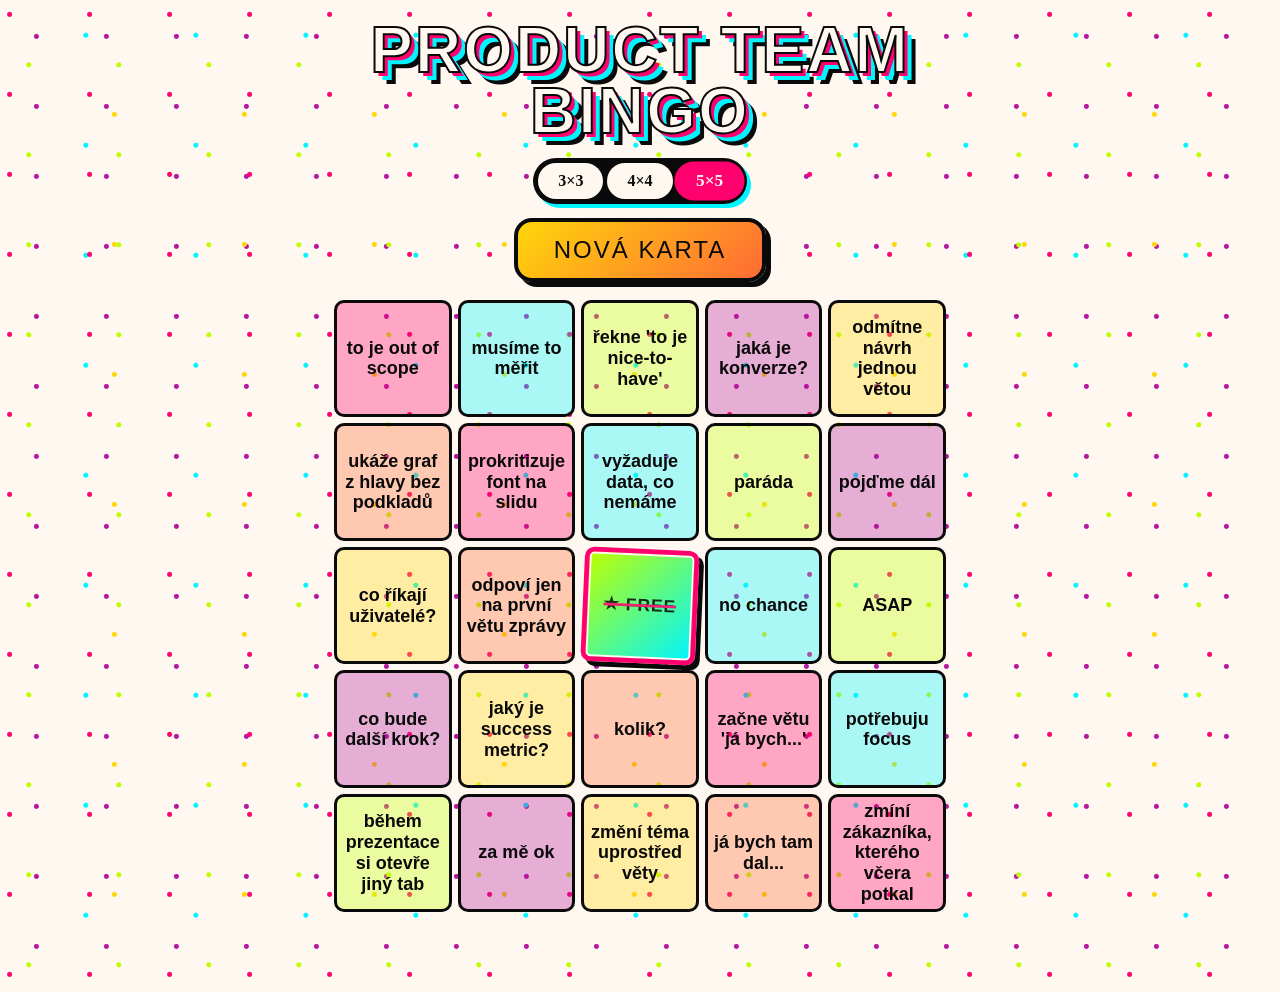
==== index.html @ 97921711 "Initial commit — Product Team Bingo" ====
<!DOCTYPE html>
<html lang="cs">
<head>
  <meta charset="UTF-8">
  <meta name="viewport" content="width=device-width, initial-scale=1, viewport-fit=cover">
  <meta name="theme-color" content="#FF006E">
  <title>Product Team Bingo</title>
  <link rel="stylesheet" href="styles.css">
</head>
<body>
  <header class="header">
    <h1 class="title">Product&nbsp;Team<br>Bingo</h1>
  </header>

  <main class="main">
    <div class="controls">
      <div class="size-selector" role="radiogroup" aria-label="Velikost karty">
        <button class="size-btn" data-size="3" type="button" role="radio" aria-checked="false">3×3</button>
        <button class="size-btn" data-size="4" type="button" role="radio" aria-checked="false">4×4</button>
        <button class="size-btn active" data-size="5" type="button" role="radio" aria-checked="true">5×5</button>
      </div>
      <button id="new-card" class="new-card-btn" type="button">Nová karta</button>
    </div>

    <div id="grid" class="grid grid-5" role="grid" aria-label="Bingo karta"></div>
  </main>

  <div id="celebration" class="celebration hidden" aria-live="polite" aria-hidden="true">
    <div class="celebration-text" aria-label="Bingo!">BINGO!</div>
    <div id="confetti" class="confetti" aria-hidden="true"></div>
  </div>

  <script src="phrases.js"></script>
  <script src="app.js"></script>
</body>
</html>
---- styles.css ----
:root {
  --pink: #FF006E;
  --cyan: #00F5FF;
  --lime: #BFFF00;
  --purple: #B5179E;
  --yellow: #FFD60A;
  --tangerine: #FF6B35;
  --black: #0A0A0A;
  --paper: #FFF8F0;
}

* { box-sizing: border-box; margin: 0; padding: 0; }

html, body {
  background: var(--paper);
  color: var(--black);
  font-family: 'Trebuchet MS', sans-serif;
  min-height: 100vh;
  background-image:
    radial-gradient(circle at 12% 18%, var(--pink) 2px, transparent 3px),
    radial-gradient(circle at 78% 32%, var(--cyan) 2px, transparent 3px),
    radial-gradient(circle at 32% 72%, var(--lime) 2px, transparent 3px),
    radial-gradient(circle at 88% 88%, var(--yellow) 2px, transparent 3px),
    radial-gradient(circle at 52% 52%, var(--purple) 2px, transparent 3px);
  background-size: 80px 80px, 110px 110px, 90px 90px, 130px 130px, 70px 70px;
}

.header {
  text-align: center;
  padding: 20px 8px 8px;
}

.title {
  font-family: 'Impact', 'Arial Black', sans-serif;
  font-size: clamp(36px, 11vw, 64px);
  letter-spacing: 2px;
  color: var(--paper);
  -webkit-text-stroke: 2px var(--black);
  text-shadow:
    4px 4px 0 var(--pink),
    8px 8px 0 var(--cyan),
    12px 12px 0 var(--black);
  display: inline-block;
  line-height: 0.95;
  text-transform: uppercase;
  animation: wobble 3.5s ease-in-out infinite;
  transform-origin: center;
}

@keyframes wobble {
  0%, 100% { transform: rotate(-2.5deg); }
  50% { transform: rotate(2.5deg); }
}

.main {
  max-width: 640px;
  margin: 0 auto;
  padding: 8px 14px 80px;
}

.controls {
  display: flex;
  flex-direction: column;
  align-items: center;
  gap: 14px;
  margin-bottom: 18px;
}

.size-selector {
  display: flex;
  gap: 4px;
  padding: 5px;
  background: var(--black);
  border-radius: 999px;
  box-shadow: 4px 4px 0 var(--cyan);
}

.size-btn {
  font-family: 'Comic Sans MS', cursive;
  font-size: 16px;
  font-weight: bold;
  padding: 9px 20px;
  border: none;
  border-radius: 999px;
  background: var(--paper);
  color: var(--black);
  cursor: pointer;
  transition: transform 0.15s ease, background 0.15s ease, color 0.15s ease;
}

.size-btn:hover { transform: scale(1.04); }

.size-btn.active {
  background: var(--pink);
  color: var(--paper);
  transform: scale(1.08);
}

.new-card-btn {
  font-family: 'Impact', 'Arial Black', sans-serif;
  font-size: 24px;
  letter-spacing: 2px;
  padding: 14px 36px;
  border: 4px solid var(--black);
  border-radius: 18px;
  background: linear-gradient(135deg, var(--yellow) 0%, var(--tangerine) 100%);
  color: var(--black);
  cursor: pointer;
  box-shadow: 5px 5px 0 var(--black);
  transition: transform 0.12s ease, box-shadow 0.12s ease;
  text-transform: uppercase;
}

.new-card-btn:hover {
  transform: translate(-2px, -2px);
  box-shadow: 7px 7px 0 var(--black);
}

.new-card-btn:active {
  transform: translate(3px, 3px);
  box-shadow: 2px 2px 0 var(--black);
}

.grid {
  display: grid;
  gap: 8px;
  width: 100%;
}

.grid-3 { grid-template-columns: repeat(3, 1fr); }
.grid-4 { grid-template-columns: repeat(4, 1fr); }
.grid-5 { grid-template-columns: repeat(5, 1fr); gap: 6px; }

.cell {
  aspect-ratio: 1 / 1;
  display: flex;
  align-items: center;
  justify-content: center;
  padding: 6px;
  border: 3px solid var(--black);
  border-radius: 10px;
  background: var(--cell-tint, var(--paper));
  cursor: pointer;
  font-family: 'Trebuchet MS', sans-serif;
  font-weight: 700;
  text-align: center;
  position: relative;
  transition: transform 0.15s ease;
  overflow: hidden;
  word-break: break-word;
  hyphens: auto;
  color: var(--black);
}

.cell:hover { transform: scale(1.04); }
.cell:focus-visible { outline: 4px solid var(--purple); outline-offset: 2px; }

.cell-text {
  display: block;
  width: 100%;
  line-height: 1.15;
  font-size: 14px;
  position: relative;
  z-index: 1;
}

.cell.marked {
  transform: rotate(var(--cell-rotate, -2deg)) scale(0.97);
  border-color: var(--pink);
  border-width: 5px;
  box-shadow: inset 0 0 0 2px var(--paper), 5px 5px 0 var(--black);
  animation: stamp 0.35s cubic-bezier(.34,1.56,.64,1);
}

.cell.marked .cell-text {
  text-decoration: line-through;
  text-decoration-thickness: 3px;
  text-decoration-color: var(--pink);
  opacity: 0.85;
}

.cell.marked::after {
  content: '✓';
  position: absolute;
  top: 50%;
  left: 50%;
  transform: translate(-50%, -50%) rotate(-12deg);
  font-family: 'Impact', sans-serif;
  font-size: 96px;
  color: var(--pink);
  -webkit-text-stroke: 4px var(--black);
  opacity: 0.55;
  pointer-events: none;
  z-index: 0;
  line-height: 1;
}

@keyframes stamp {
  0% { transform: rotate(0) scale(1.15); }
  60% { transform: rotate(var(--cell-rotate, -2deg)) scale(0.92); }
  100% { transform: rotate(var(--cell-rotate, -2deg)) scale(0.97); }
}

.cell.free {
  background: linear-gradient(135deg, var(--lime), var(--cyan));
  font-family: 'Impact', sans-serif;
  cursor: default;
}

.cell.free .cell-text {
  font-size: 18px !important;
  letter-spacing: 1px;
}

.cell.free::after { display: none; }

.celebration {
  position: fixed;
  inset: 0;
  display: flex;
  align-items: center;
  justify-content: center;
  background: rgba(0, 0, 0, 0.55);
  z-index: 9999;
  cursor: pointer;
}

.celebration.hidden { display: none; }

.celebration-text {
  font-family: 'Impact', 'Arial Black', sans-serif;
  font-size: clamp(64px, 22vw, 160px);
  color: var(--yellow);
  -webkit-text-stroke: 5px var(--black);
  text-shadow: 6px 6px 0 var(--pink), 12px 12px 0 var(--cyan);
  animation: bounce 0.55s ease infinite alternate;
  z-index: 1;
  letter-spacing: 6px;
  text-transform: uppercase;
  pointer-events: none;
}

@keyframes bounce {
  from { transform: scale(1) rotate(-4deg); }
  to { transform: scale(1.12) rotate(4deg); }
}

.confetti {
  position: absolute;
  inset: 0;
  pointer-events: none;
  overflow: hidden;
}

.confetti-piece {
  position: absolute;
  top: -30px;
  width: 14px;
  height: 14px;
  animation-name: fall;
  animation-timing-function: linear;
  animation-fill-mode: forwards;
}

.confetti-piece.circle { border-radius: 50%; }
.confetti-piece.triangle { clip-path: polygon(50% 0%, 0% 100%, 100% 100%); }
.confetti-piece.star {
  clip-path: polygon(50% 0%, 61% 35%, 98% 35%, 68% 57%, 79% 91%, 50% 70%, 21% 91%, 32% 57%, 2% 35%, 39% 35%);
}

@keyframes fall {
  0%   { transform: translateY(-30px) rotate(0deg); opacity: 1; }
  100% { transform: translateY(110vh) rotate(var(--rotate, 720deg)); opacity: 0.9; }
}

@media (prefers-reduced-motion: reduce) {
  .title, .cell.marked, .celebration-text, .confetti-piece { animation: none !important; }
  .cell { transition: none; }
  .confetti { display: none; }
}

@media (max-width: 380px) {
  .main { padding: 8px 10px 80px; }
  .grid { gap: 5px; }
  .grid-5 { gap: 4px; }
  .cell { border-width: 2px; padding: 3px; border-radius: 8px; }
  .cell.marked { border-width: 3px; }
  .cell.marked::after { font-size: 64px; }
  .new-card-btn { font-size: 20px; padding: 12px 28px; }
}
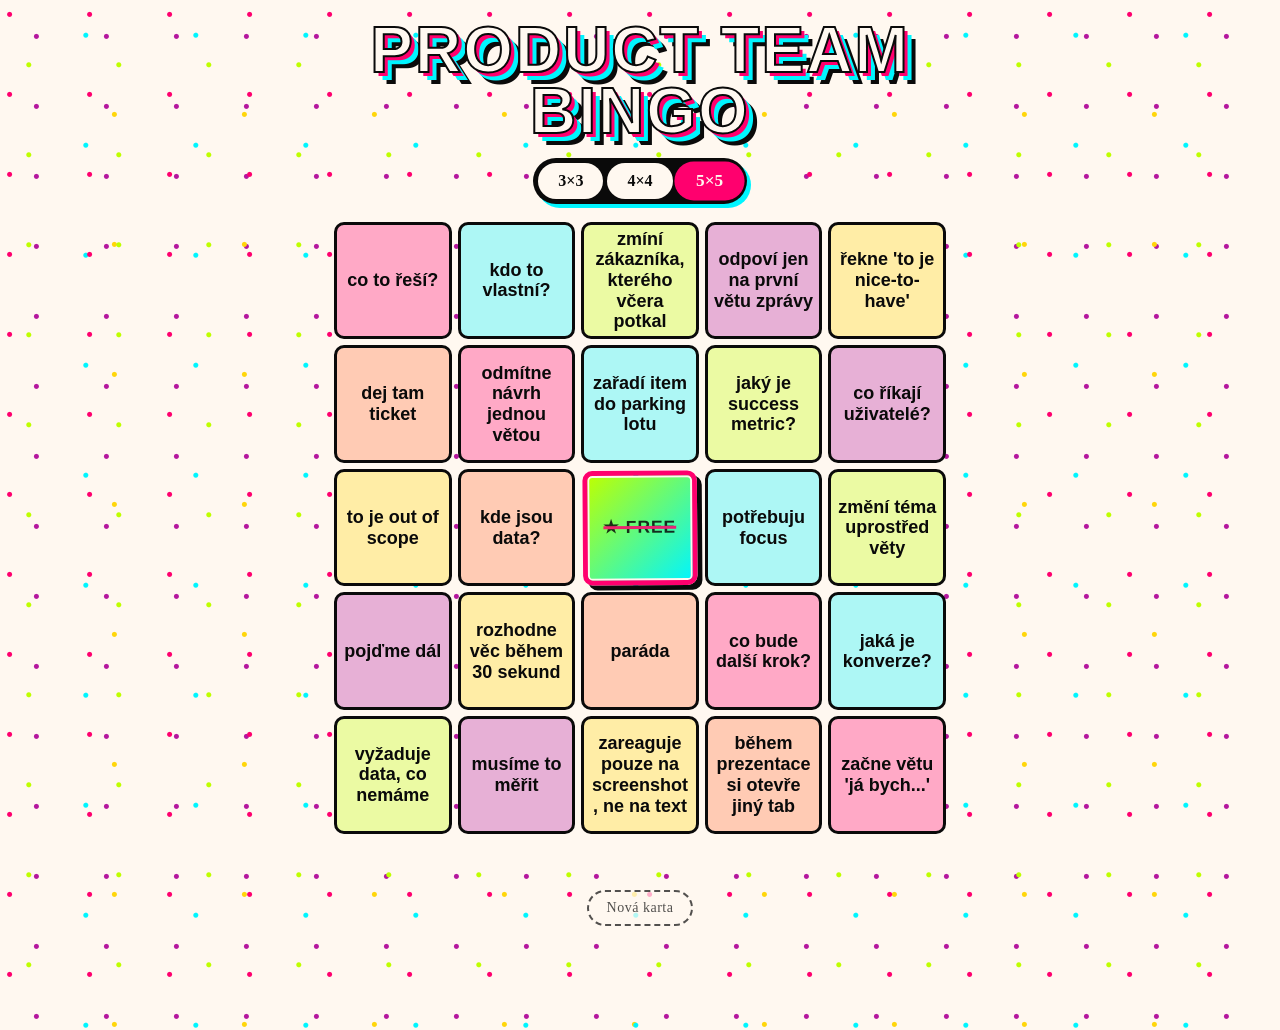
==== commit c2f95315: "Improve readability, move new-card button, animate background - Cells now opaque (color-mix on paper" ====
--- a/index.html
+++ b/index.html
@@ -19,10 +19,13 @@
         <button class="size-btn" data-size="4" type="button" role="radio" aria-checked="false">4×4</button>
         <button class="size-btn active" data-size="5" type="button" role="radio" aria-checked="true">5×5</button>
       </div>
-      <button id="new-card" class="new-card-btn" type="button">Nová karta</button>
     </div>
 
     <div id="grid" class="grid grid-5" role="grid" aria-label="Bingo karta"></div>
+
+    <footer class="footer">
+      <button id="new-card" class="new-card-btn" type="button">Nová karta</button>
+    </footer>
   </main>
 
   <div id="celebration" class="celebration hidden" aria-live="polite" aria-hidden="true">
--- a/styles.css
+++ b/styles.css
@@ -16,6 +16,10 @@
   color: var(--black);
   font-family: 'Trebuchet MS', sans-serif;
   min-height: 100vh;
+  overflow-x: hidden;
+}
+
+body {
   background-image:
     radial-gradient(circle at 12% 18%, var(--pink) 2px, transparent 3px),
     radial-gradient(circle at 78% 32%, var(--cyan) 2px, transparent 3px),
@@ -23,6 +27,57 @@
     radial-gradient(circle at 88% 88%, var(--yellow) 2px, transparent 3px),
     radial-gradient(circle at 52% 52%, var(--purple) 2px, transparent 3px);
   background-size: 80px 80px, 110px 110px, 90px 90px, 130px 130px, 70px 70px;
+  animation: drift 40s linear infinite;
+  position: relative;
+}
+
+body::before,
+body::after {
+  content: '';
+  position: fixed;
+  pointer-events: none;
+  z-index: -1;
+  border-radius: 50%;
+  filter: blur(60px);
+  opacity: 0.45;
+  mix-blend-mode: multiply;
+}
+
+body::before {
+  width: 50vmin;
+  height: 50vmin;
+  background: radial-gradient(circle, var(--pink), transparent 70%);
+  top: -10vmin;
+  left: -10vmin;
+  animation: float-a 18s ease-in-out infinite;
+}
+
+body::after {
+  width: 60vmin;
+  height: 60vmin;
+  background: radial-gradient(circle, var(--cyan), transparent 70%);
+  bottom: -15vmin;
+  right: -15vmin;
+  animation: float-b 22s ease-in-out infinite;
+}
+
+main.main { position: relative; z-index: 1; }
+
+@keyframes drift {
+  0%   { background-position: 0 0, 0 0, 0 0, 0 0, 0 0; }
+  100% { background-position: 80px 40px, -110px 55px, 90px -45px, -130px -65px, 70px 35px; }
+}
+
+@keyframes float-a {
+  0%, 100% { transform: translate(0, 0) scale(1); }
+  33%      { transform: translate(40vw, 30vh) scale(1.3); }
+  66%      { transform: translate(60vw, 70vh) scale(0.8); }
+}
+
+@keyframes float-b {
+  0%, 100% { transform: translate(0, 0) scale(1); }
+  33%      { transform: translate(-50vw, -40vh) scale(0.7); }
+  66%      { transform: translate(-30vw, -70vh) scale(1.4); }
 }
 
 .header {
@@ -66,6 +121,13 @@
   margin-bottom: 18px;
 }
 
+.footer {
+  display: flex;
+  justify-content: center;
+  margin-top: 56px;
+  padding-bottom: 24px;
+}
+
 .size-selector {
   display: flex;
   gap: 4px;
@@ -97,28 +159,26 @@
 }
 
 .new-card-btn {
-  font-family: 'Impact', 'Arial Black', sans-serif;
-  font-size: 24px;
-  letter-spacing: 2px;
-  padding: 14px 36px;
-  border: 4px solid var(--black);
-  border-radius: 18px;
-  background: linear-gradient(135deg, var(--yellow) 0%, var(--tangerine) 100%);
+  font-family: 'Comic Sans MS', cursive;
+  font-size: 14px;
+  letter-spacing: 0.5px;
+  padding: 8px 18px;
+  border: 2px dashed var(--black);
+  border-radius: 999px;
+  background: var(--paper);
   color: var(--black);
   cursor: pointer;
-  box-shadow: 5px 5px 0 var(--black);
-  transition: transform 0.12s ease, box-shadow 0.12s ease;
-  text-transform: uppercase;
+  opacity: 0.7;
+  transition: opacity 0.15s ease, transform 0.12s ease;
 }
 
 .new-card-btn:hover {
-  transform: translate(-2px, -2px);
-  box-shadow: 7px 7px 0 var(--black);
+  opacity: 1;
+  transform: scale(1.05);
 }
 
 .new-card-btn:active {
-  transform: translate(3px, 3px);
-  box-shadow: 2px 2px 0 var(--black);
+  transform: scale(0.96);
 }
 
 .grid {
@@ -139,7 +199,8 @@
   padding: 6px;
   border: 3px solid var(--black);
   border-radius: 10px;
-  background: var(--cell-tint, var(--paper));
+  background: var(--paper);
+  background: color-mix(in srgb, var(--cell-tint, var(--paper)) 32%, var(--paper));
   cursor: pointer;
   font-family: 'Trebuchet MS', sans-serif;
   font-weight: 700;
@@ -274,6 +335,7 @@
 }
 
 @media (prefers-reduced-motion: reduce) {
+  body, body::before, body::after,
   .title, .cell.marked, .celebration-text, .confetti-piece { animation: none !important; }
   .cell { transition: none; }
   .confetti { display: none; }
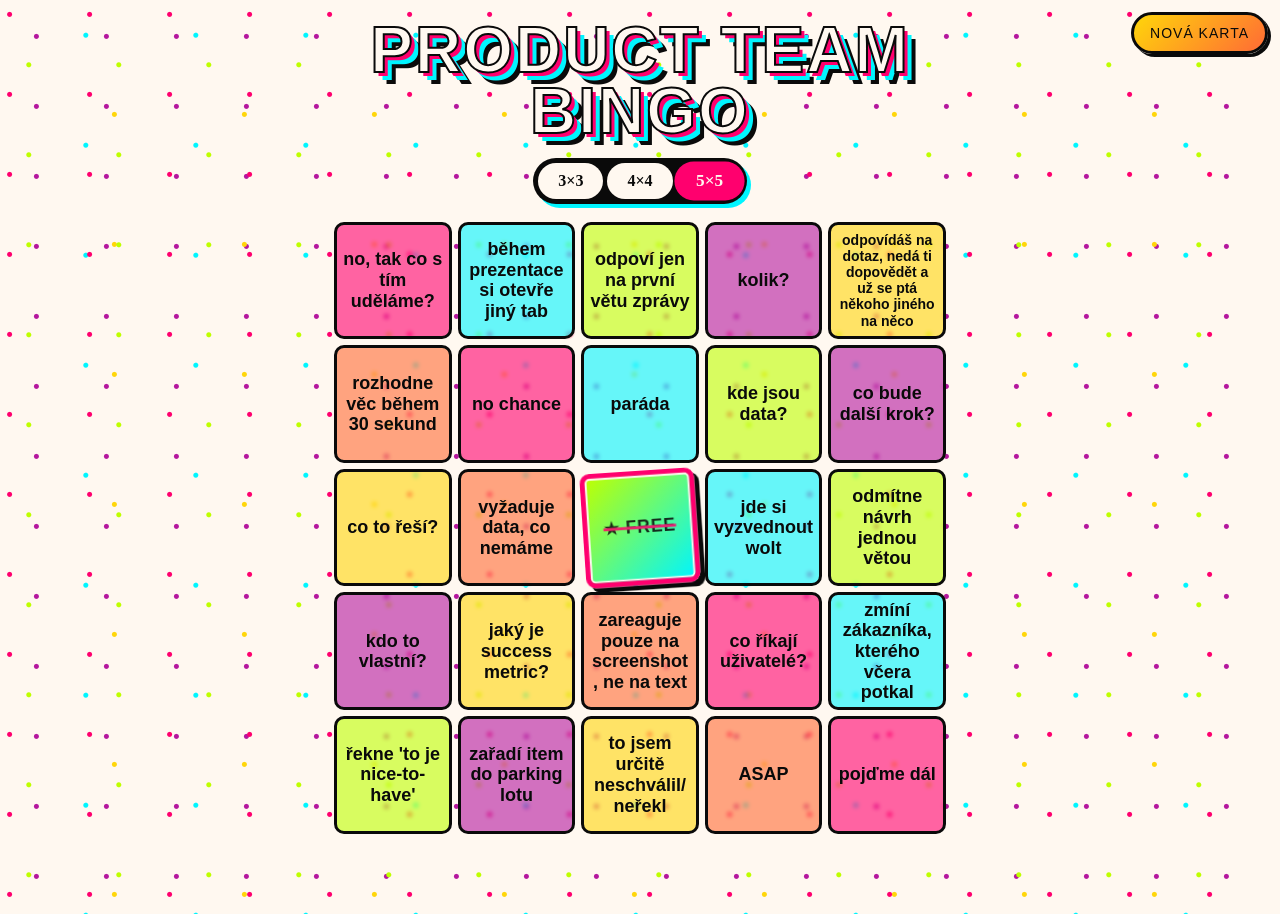
==== commit ff5e3054: "Translucent cells, turbo dots, top-right new-card, +9 phrases - Cells now 60% opaque tint over trans" ====
--- a/index.html
+++ b/index.html
@@ -8,6 +8,8 @@
   <link rel="stylesheet" href="styles.css">
 </head>
 <body>
+  <button id="new-card" class="new-card-btn" type="button" aria-label="Nová karta">Nová karta</button>
+
   <header class="header">
     <h1 class="title">Product&nbsp;Team<br>Bingo</h1>
   </header>
@@ -22,10 +24,6 @@
     </div>
 
     <div id="grid" class="grid grid-5" role="grid" aria-label="Bingo karta"></div>
-
-    <footer class="footer">
-      <button id="new-card" class="new-card-btn" type="button">Nová karta</button>
-    </footer>
   </main>
 
   <div id="celebration" class="celebration hidden" aria-live="polite" aria-hidden="true">
--- a/styles.css
+++ b/styles.css
@@ -27,7 +27,7 @@
     radial-gradient(circle at 88% 88%, var(--yellow) 2px, transparent 3px),
     radial-gradient(circle at 52% 52%, var(--purple) 2px, transparent 3px);
   background-size: 80px 80px, 110px 110px, 90px 90px, 130px 130px, 70px 70px;
-  animation: drift 40s linear infinite;
+  animation: drift 18s linear infinite;
   position: relative;
 }
 
@@ -49,7 +49,7 @@
   background: radial-gradient(circle, var(--pink), transparent 70%);
   top: -10vmin;
   left: -10vmin;
-  animation: float-a 18s ease-in-out infinite;
+  animation: float-a 12s ease-in-out infinite;
 }
 
 body::after {
@@ -58,26 +58,28 @@
   background: radial-gradient(circle, var(--cyan), transparent 70%);
   bottom: -15vmin;
   right: -15vmin;
-  animation: float-b 22s ease-in-out infinite;
+  animation: float-b 14s ease-in-out infinite;
 }
 
 main.main { position: relative; z-index: 1; }
 
 @keyframes drift {
   0%   { background-position: 0 0, 0 0, 0 0, 0 0, 0 0; }
-  100% { background-position: 80px 40px, -110px 55px, 90px -45px, -130px -65px, 70px 35px; }
+  100% { background-position: 800px 480px, -880px 660px, 720px -540px, -1040px -780px, 700px 560px; }
 }
 
 @keyframes float-a {
   0%, 100% { transform: translate(0, 0) scale(1); }
-  33%      { transform: translate(40vw, 30vh) scale(1.3); }
-  66%      { transform: translate(60vw, 70vh) scale(0.8); }
+  25%      { transform: translate(70vw, 25vh) scale(1.5); }
+  50%      { transform: translate(85vw, 80vh) scale(0.6); }
+  75%      { transform: translate(20vw, 60vh) scale(1.3); }
 }
 
 @keyframes float-b {
   0%, 100% { transform: translate(0, 0) scale(1); }
-  33%      { transform: translate(-50vw, -40vh) scale(0.7); }
-  66%      { transform: translate(-30vw, -70vh) scale(1.4); }
+  25%      { transform: translate(-60vw, -30vh) scale(0.7); }
+  50%      { transform: translate(-20vw, -85vh) scale(1.5); }
+  75%      { transform: translate(-80vw, -50vh) scale(0.9); }
 }
 
 .header {
@@ -121,12 +123,6 @@
   margin-bottom: 18px;
 }
 
-.footer {
-  display: flex;
-  justify-content: center;
-  margin-top: 56px;
-  padding-bottom: 24px;
-}
 
 .size-selector {
   display: flex;
@@ -159,26 +155,32 @@
 }
 
 .new-card-btn {
-  font-family: 'Comic Sans MS', cursive;
+  position: fixed;
+  top: 12px;
+  right: 12px;
+  z-index: 100;
+  font-family: 'Impact', 'Arial Black', sans-serif;
   font-size: 14px;
-  letter-spacing: 0.5px;
-  padding: 8px 18px;
-  border: 2px dashed var(--black);
+  letter-spacing: 1px;
+  padding: 10px 16px;
+  border: 3px solid var(--black);
   border-radius: 999px;
-  background: var(--paper);
+  background: linear-gradient(135deg, var(--yellow) 0%, var(--tangerine) 100%);
   color: var(--black);
   cursor: pointer;
-  opacity: 0.7;
-  transition: opacity 0.15s ease, transform 0.12s ease;
+  box-shadow: 3px 3px 0 var(--black);
+  transition: transform 0.12s ease, box-shadow 0.12s ease;
+  text-transform: uppercase;
 }
 
 .new-card-btn:hover {
-  opacity: 1;
-  transform: scale(1.05);
+  transform: translate(-1px, -1px);
+  box-shadow: 5px 5px 0 var(--black);
 }
 
 .new-card-btn:active {
-  transform: scale(0.96);
+  transform: translate(2px, 2px);
+  box-shadow: 1px 1px 0 var(--black);
 }
 
 .grid {
@@ -200,7 +202,8 @@
   border: 3px solid var(--black);
   border-radius: 10px;
   background: var(--paper);
-  background: color-mix(in srgb, var(--cell-tint, var(--paper)) 32%, var(--paper));
+  background: color-mix(in srgb, var(--cell-tint, var(--paper)) 60%, transparent);
+  backdrop-filter: blur(2px);
   cursor: pointer;
   font-family: 'Trebuchet MS', sans-serif;
   font-weight: 700;
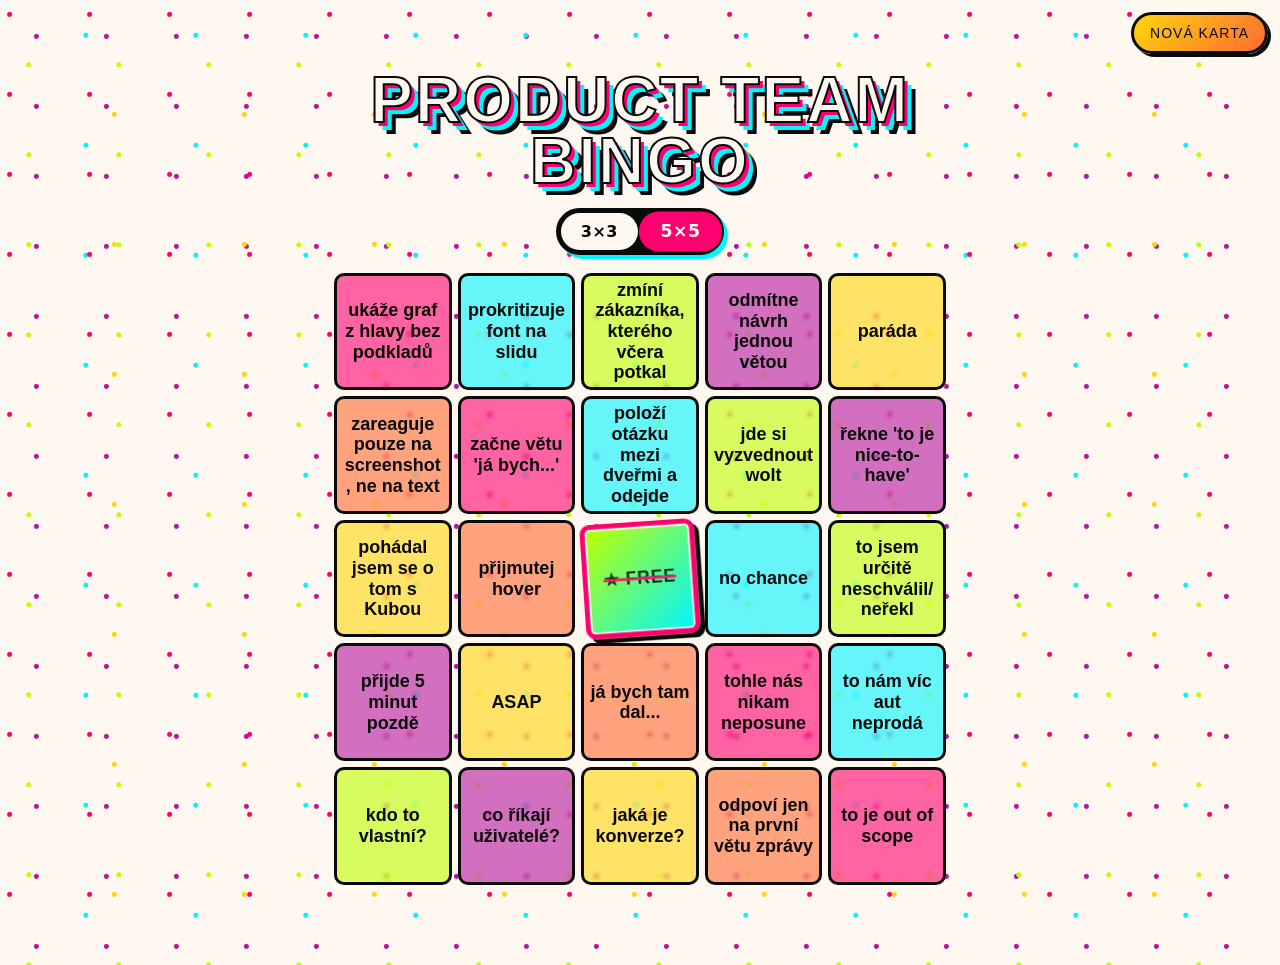
==== commit 2bc06223: "Drop 4x4 size, dedup 2 phrases - Remove 4x4 button from selector + .grid-4 CSS rule - Validate only " ====
--- a/index.html
+++ b/index.html
@@ -18,7 +18,6 @@
     <div class="controls">
       <div class="size-selector" role="radiogroup" aria-label="Velikost karty">
         <button class="size-btn" data-size="3" type="button" role="radio" aria-checked="false">3×3</button>
-        <button class="size-btn" data-size="4" type="button" role="radio" aria-checked="false">4×4</button>
         <button class="size-btn active" data-size="5" type="button" role="radio" aria-checked="true">5×5</button>
       </div>
     </div>
--- a/styles.css
+++ b/styles.css
@@ -84,7 +84,7 @@
 
 .header {
   text-align: center;
-  padding: 20px 8px 8px;
+  padding: 70px 8px 8px;
 }
 
 .title {
@@ -134,9 +134,10 @@
 }
 
 .size-btn {
-  font-family: 'Comic Sans MS', cursive;
+  font-family: 'Arial Black', 'Helvetica Bold', system-ui, sans-serif;
   font-size: 16px;
-  font-weight: bold;
+  font-weight: 900;
+  letter-spacing: 0.5px;
   padding: 9px 20px;
   border: none;
   border-radius: 999px;
@@ -190,7 +191,6 @@
 }
 
 .grid-3 { grid-template-columns: repeat(3, 1fr); }
-.grid-4 { grid-template-columns: repeat(4, 1fr); }
 .grid-5 { grid-template-columns: repeat(5, 1fr); gap: 6px; }
 
 .cell {
@@ -219,6 +219,9 @@
 .cell:hover { transform: scale(1.04); }
 .cell:focus-visible { outline: 4px solid var(--purple); outline-offset: 2px; }
 
+.grid.locked .cell { cursor: default; pointer-events: none; }
+.grid.locked .cell:not(.marked) { opacity: 0.55; }
+
 .cell-text {
   display: block;
   width: 100%;
@@ -338,18 +341,17 @@
 }
 
 @media (prefers-reduced-motion: reduce) {
-  body, body::before, body::after,
   .title, .cell.marked, .celebration-text, .confetti-piece { animation: none !important; }
   .cell { transition: none; }
   .confetti { display: none; }
 }
 
-@media (max-width: 380px) {
+@media (max-width: 480px) {
   .main { padding: 8px 10px 80px; }
   .grid { gap: 5px; }
   .grid-5 { gap: 4px; }
   .cell { border-width: 2px; padding: 3px; border-radius: 8px; }
   .cell.marked { border-width: 3px; }
   .cell.marked::after { font-size: 64px; }
-  .new-card-btn { font-size: 20px; padding: 12px 28px; }
-}
+  .new-card-btn { font-size: 11px; padding: 7px 12px; letter-spacing: 0.5px; border-width: 2px; }
+}
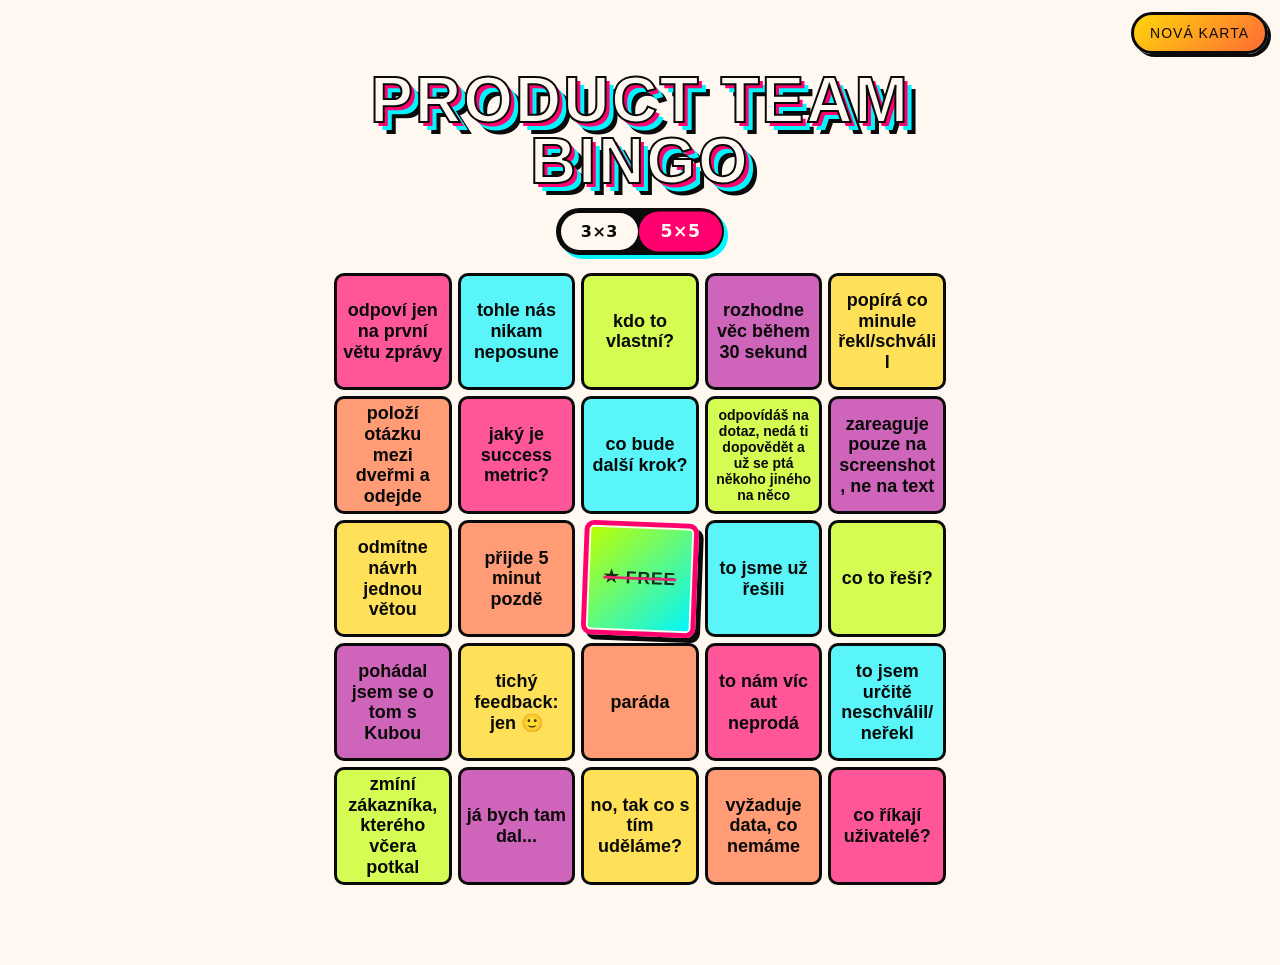
==== commit fea73ce2: "Optimize background animations for GPU compositing Three big perf wins: 1. Move dots from body bg to" ====
--- a/index.html
+++ b/index.html
@@ -8,6 +8,10 @@
   <link rel="stylesheet" href="styles.css">
 </head>
 <body>
+  <div class="bg-dots" aria-hidden="true"></div>
+  <div class="blob blob-a" aria-hidden="true"></div>
+  <div class="blob blob-b" aria-hidden="true"></div>
+
   <button id="new-card" class="new-card-btn" type="button" aria-label="Nová karta">Nová karta</button>
 
   <header class="header">
--- a/styles.css
+++ b/styles.css
@@ -19,67 +19,66 @@
   overflow-x: hidden;
 }
 
-body {
+.bg-dots {
+  position: fixed;
+  inset: -200px;
+  z-index: -2;
+  pointer-events: none;
   background-image:
-    radial-gradient(circle at 12% 18%, var(--pink) 2px, transparent 3px),
-    radial-gradient(circle at 78% 32%, var(--cyan) 2px, transparent 3px),
-    radial-gradient(circle at 32% 72%, var(--lime) 2px, transparent 3px),
-    radial-gradient(circle at 88% 88%, var(--yellow) 2px, transparent 3px),
-    radial-gradient(circle at 52% 52%, var(--purple) 2px, transparent 3px);
-  background-size: 80px 80px, 110px 110px, 90px 90px, 130px 130px, 70px 70px;
-  animation: drift 18s linear infinite;
-  position: relative;
-}
-
-body::before,
-body::after {
-  content: '';
+    radial-gradient(circle at 14% 22%, var(--pink) 2px, transparent 3px),
+    radial-gradient(circle at 76% 30%, var(--cyan) 2px, transparent 3px),
+    radial-gradient(circle at 38% 68%, var(--lime) 2px, transparent 3px),
+    radial-gradient(circle at 88% 84%, var(--yellow) 2px, transparent 3px),
+    radial-gradient(circle at 56% 50%, var(--purple) 2px, transparent 3px);
+  background-size: 100px 100px;
+  animation: drift 6s linear infinite;
+  will-change: transform;
+  transform: translateZ(0);
+}
+
+.blob {
   position: fixed;
-  pointer-events: none;
   z-index: -1;
+  pointer-events: none;
   border-radius: 50%;
-  filter: blur(60px);
-  opacity: 0.45;
-  mix-blend-mode: multiply;
-}
-
-body::before {
+  filter: blur(40px);
+  opacity: 0.35;
+  will-change: transform;
+}
+
+.blob-a {
   width: 50vmin;
   height: 50vmin;
   background: radial-gradient(circle, var(--pink), transparent 70%);
   top: -10vmin;
   left: -10vmin;
-  animation: float-a 12s ease-in-out infinite;
-}
-
-body::after {
+  animation: float-a 14s ease-in-out infinite;
+}
+
+.blob-b {
   width: 60vmin;
   height: 60vmin;
   background: radial-gradient(circle, var(--cyan), transparent 70%);
   bottom: -15vmin;
   right: -15vmin;
-  animation: float-b 14s ease-in-out infinite;
+  animation: float-b 16s ease-in-out infinite;
 }
 
 main.main { position: relative; z-index: 1; }
 
 @keyframes drift {
-  0%   { background-position: 0 0, 0 0, 0 0, 0 0, 0 0; }
-  100% { background-position: 800px 480px, -880px 660px, 720px -540px, -1040px -780px, 700px 560px; }
+  from { transform: translate3d(0, 0, 0); }
+  to   { transform: translate3d(200px, 200px, 0); }
 }
 
 @keyframes float-a {
-  0%, 100% { transform: translate(0, 0) scale(1); }
-  25%      { transform: translate(70vw, 25vh) scale(1.5); }
-  50%      { transform: translate(85vw, 80vh) scale(0.6); }
-  75%      { transform: translate(20vw, 60vh) scale(1.3); }
+  0%, 100% { transform: translate3d(0, 0, 0) scale(1); }
+  50%      { transform: translate3d(60vw, 50vh, 0) scale(1.3); }
 }
 
 @keyframes float-b {
-  0%, 100% { transform: translate(0, 0) scale(1); }
-  25%      { transform: translate(-60vw, -30vh) scale(0.7); }
-  50%      { transform: translate(-20vw, -85vh) scale(1.5); }
-  75%      { transform: translate(-80vw, -50vh) scale(0.9); }
+  0%, 100% { transform: translate3d(0, 0, 0) scale(1); }
+  50%      { transform: translate3d(-50vw, -55vh, 0) scale(0.8); }
 }
 
 .header {
@@ -202,8 +201,7 @@
   border: 3px solid var(--black);
   border-radius: 10px;
   background: var(--paper);
-  background: color-mix(in srgb, var(--cell-tint, var(--paper)) 60%, transparent);
-  backdrop-filter: blur(2px);
+  background: color-mix(in srgb, var(--cell-tint, var(--paper)) 65%, transparent);
   cursor: pointer;
   font-family: 'Trebuchet MS', sans-serif;
   font-weight: 700;
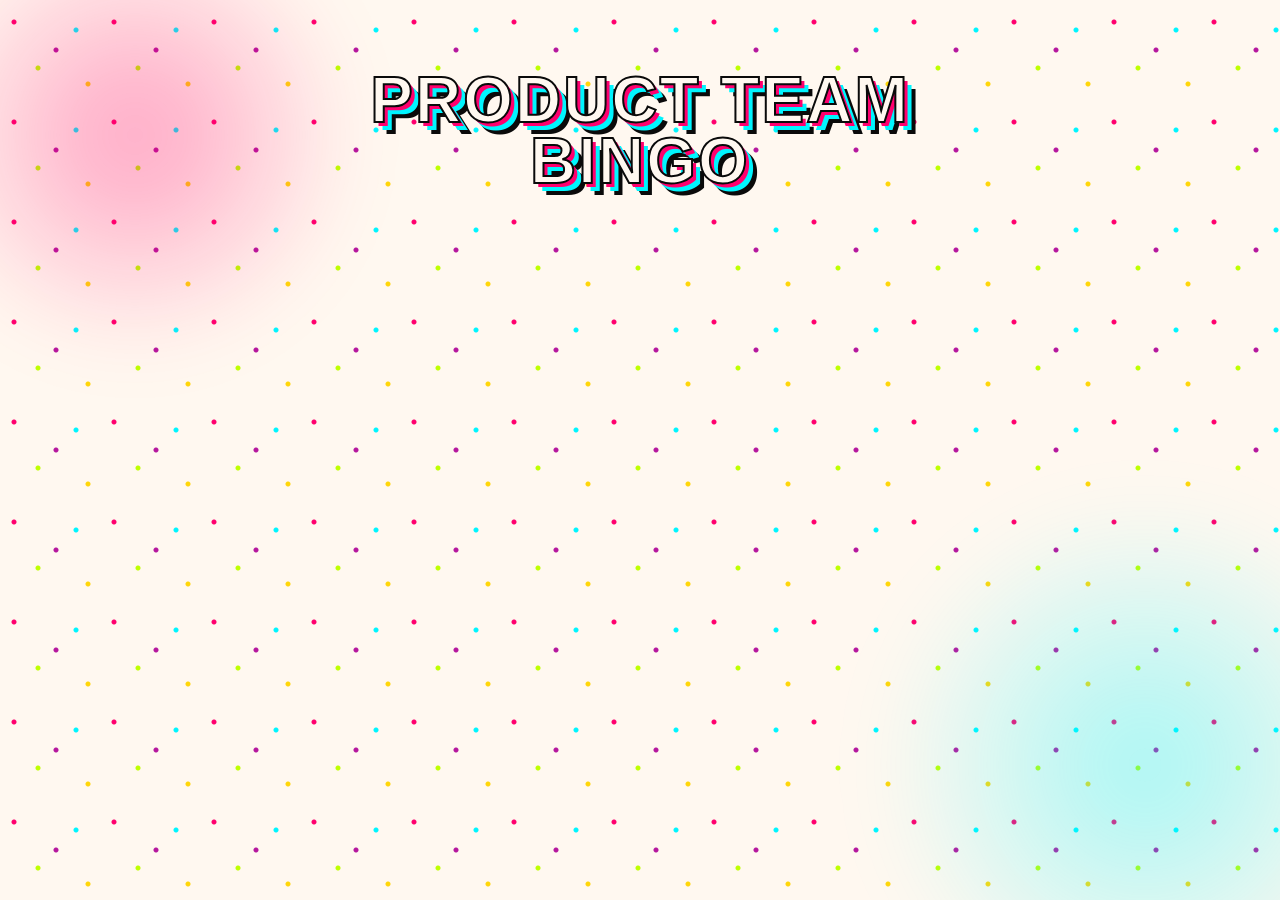
==== commit 9b8e12a7: "Build multiplayer SPA on top of Supabase backend Phase 1 multiplayer bingo: - Solo experience preser" ====
--- a/index.html
+++ b/index.html
@@ -12,29 +12,99 @@
   <div class="blob blob-a" aria-hidden="true"></div>
   <div class="blob blob-b" aria-hidden="true"></div>
 
-  <button id="new-card" class="new-card-btn" type="button" aria-label="Nová karta">Nová karta</button>
-
   <header class="header">
     <h1 class="title">Product&nbsp;Team<br>Bingo</h1>
   </header>
 
   <main class="main">
-    <div class="controls">
-      <div class="size-selector" role="radiogroup" aria-label="Velikost karty">
-        <button class="size-btn" data-size="3" type="button" role="radio" aria-checked="false">3×3</button>
-        <button class="size-btn active" data-size="5" type="button" role="radio" aria-checked="true">5×5</button>
+    <!-- Landing view -->
+    <section id="view-landing" class="view" hidden>
+      <div class="landing-panel">
+        <h2 class="panel-title">Vytvoř hru</h2>
+        <div class="size-selector" role="radiogroup" aria-label="Velikost karty">
+          <button class="size-btn" data-size="3" type="button" role="radio" aria-checked="false">3×3</button>
+          <button class="size-btn" data-size="4" type="button" role="radio" aria-checked="false">4×4</button>
+          <button class="size-btn active" data-size="5" type="button" role="radio" aria-checked="true">5×5</button>
+        </div>
+        <button id="create-game-btn" class="primary-btn" type="button">Vytvořit hru</button>
       </div>
-    </div>
 
-    <div id="grid" class="grid grid-5" role="grid" aria-label="Bingo karta"></div>
+      <div class="landing-divider" aria-hidden="true">nebo</div>
+
+      <div class="landing-panel">
+        <h2 class="panel-title">Připoj se</h2>
+        <form id="join-form" class="join-form">
+          <input
+            id="join-code"
+            type="text"
+            inputmode="text"
+            autocomplete="off"
+            autocapitalize="none"
+            spellcheck="false"
+            maxlength="6"
+            placeholder="kód hry (např. ab12cd)"
+            aria-label="Kód hry"
+            required>
+          <button class="primary-btn" type="submit">Hrát</button>
+        </form>
+      </div>
+
+      <p class="solo-link"><a href="solo.html">Hrát sólo (offline) →</a></p>
+    </section>
+
+    <!-- Game view -->
+    <section id="view-game" class="view" hidden>
+      <div id="game-meta" class="game-meta">
+        <span id="game-code-label" class="game-code-label" aria-live="polite"></span>
+        <button id="copy-link-btn" class="ghost-btn" type="button">Zkopírovat odkaz</button>
+        <a href="#/" class="ghost-btn back-btn">← Zpět</a>
+      </div>
+
+      <div id="grid" class="grid" role="grid" aria-label="Bingo karta"></div>
+
+      <p id="game-status" class="game-status" aria-live="polite"></p>
+    </section>
+
+    <!-- Loading view -->
+    <section id="view-loading" class="view" hidden>
+      <div class="spinner" aria-hidden="true"></div>
+      <p id="loading-text" class="loading-text">Načítám…</p>
+    </section>
+
+    <!-- Error view -->
+    <section id="view-error" class="view" hidden>
+      <h2 class="panel-title">Něco se pokazilo</h2>
+      <p id="error-text" class="error-text"></p>
+      <a href="#/" class="primary-btn">← Zpět na začátek</a>
+    </section>
   </main>
 
+  <!-- Nickname prompt -->
+  <div id="nickname-dialog" class="dialog hidden" role="dialog" aria-modal="true" aria-labelledby="nickname-title">
+    <div class="dialog-card">
+      <h2 id="nickname-title" class="panel-title">Jak ti říkat?</h2>
+      <form id="nickname-form" class="nickname-form">
+        <input
+          id="nickname-input"
+          type="text"
+          maxlength="32"
+          autocomplete="off"
+          placeholder="přezdívka"
+          required>
+        <button class="primary-btn" type="submit">Hrát</button>
+      </form>
+    </div>
+  </div>
+
+  <!-- Win celebration overlay -->
   <div id="celebration" class="celebration hidden" aria-live="polite" aria-hidden="true">
-    <div class="celebration-text" aria-label="Bingo!">BINGO!</div>
+    <div id="celebration-text" class="celebration-text" aria-label="Bingo!">BINGO!</div>
     <div id="confetti" class="confetti" aria-hidden="true"></div>
   </div>
 
-  <script src="phrases.js"></script>
-  <script src="app.js"></script>
+  <!-- Toast -->
+  <div id="toast" class="toast hidden" role="status" aria-live="polite"></div>
+
+  <script type="module" src="app.js"></script>
 </body>
 </html>
--- a/styles.css
+++ b/styles.css
@@ -17,6 +17,11 @@
   font-family: 'Trebuchet MS', sans-serif;
   min-height: 100vh;
   overflow-x: hidden;
+}
+
+body {
+  position: relative;
+  isolation: isolate;
 }
 
 .bg-dots {
@@ -190,6 +195,7 @@
 }
 
 .grid-3 { grid-template-columns: repeat(3, 1fr); }
+.grid-4 { grid-template-columns: repeat(4, 1fr); gap: 6px; }
 .grid-5 { grid-template-columns: repeat(5, 1fr); gap: 6px; }
 
 .cell {
@@ -347,9 +353,295 @@
 @media (max-width: 480px) {
   .main { padding: 8px 10px 80px; }
   .grid { gap: 5px; }
-  .grid-5 { gap: 4px; }
+  .grid-4, .grid-5 { gap: 4px; }
   .cell { border-width: 2px; padding: 3px; border-radius: 8px; }
   .cell.marked { border-width: 3px; }
   .cell.marked::after { font-size: 64px; }
   .new-card-btn { font-size: 11px; padding: 7px 12px; letter-spacing: 0.5px; border-width: 2px; }
 }
+
+/* ---------- Multiplayer-only UI ---------- */
+
+.view { animation: fade-in 0.18s ease; }
+@keyframes fade-in { from { opacity: 0; transform: translateY(4px); } to { opacity: 1; transform: none; } }
+
+.landing-panel {
+  background: var(--paper);
+  border: 3px solid var(--black);
+  border-radius: 18px;
+  padding: 22px 22px 24px;
+  box-shadow: 6px 6px 0 var(--black);
+  margin: 0 auto 18px;
+  max-width: 460px;
+  text-align: center;
+}
+
+.panel-title {
+  font-family: 'Impact', 'Arial Black', sans-serif;
+  font-size: 26px;
+  letter-spacing: 1px;
+  text-transform: uppercase;
+  margin-bottom: 14px;
+  color: var(--black);
+}
+
+#view-landing .size-selector { margin: 0 auto 16px; width: max-content; }
+
+.primary-btn {
+  font-family: 'Impact', 'Arial Black', sans-serif;
+  font-size: 18px;
+  letter-spacing: 1.5px;
+  text-transform: uppercase;
+  padding: 12px 24px;
+  border: 3px solid var(--black);
+  border-radius: 999px;
+  background: linear-gradient(135deg, var(--pink) 0%, var(--tangerine) 100%);
+  color: var(--paper);
+  cursor: pointer;
+  box-shadow: 4px 4px 0 var(--black);
+  transition: transform 0.12s ease, box-shadow 0.12s ease;
+  text-decoration: none;
+  display: inline-block;
+}
+
+.primary-btn:hover:not(:disabled) {
+  transform: translate(-1px, -1px);
+  box-shadow: 6px 6px 0 var(--black);
+}
+
+.primary-btn:active:not(:disabled) {
+  transform: translate(2px, 2px);
+  box-shadow: 1px 1px 0 var(--black);
+}
+
+.primary-btn:disabled { opacity: 0.55; cursor: progress; }
+
+.join-form {
+  display: flex;
+  flex-direction: column;
+  gap: 12px;
+  align-items: center;
+}
+
+.join-form input,
+.nickname-form input {
+  font-family: 'Trebuchet MS', sans-serif;
+  font-weight: 700;
+  font-size: 18px;
+  padding: 12px 16px;
+  border: 3px solid var(--black);
+  border-radius: 14px;
+  background: var(--paper);
+  color: var(--black);
+  width: 100%;
+  max-width: 320px;
+  text-align: center;
+  letter-spacing: 1px;
+  box-shadow: inset 2px 2px 0 rgba(0, 0, 0, 0.06);
+}
+
+.join-form input:focus,
+.nickname-form input:focus {
+  outline: 4px solid var(--cyan);
+  outline-offset: 2px;
+}
+
+.landing-divider {
+  text-align: center;
+  font-family: 'Impact', sans-serif;
+  font-size: 18px;
+  letter-spacing: 3px;
+  text-transform: uppercase;
+  color: var(--black);
+  opacity: 0.55;
+  margin: 6px 0 14px;
+}
+
+.solo-link {
+  text-align: center;
+  margin-top: 18px;
+  font-family: 'Trebuchet MS', sans-serif;
+  font-size: 14px;
+}
+
+.solo-link a {
+  color: var(--black);
+  text-decoration: underline;
+  text-decoration-color: var(--pink);
+  text-decoration-thickness: 3px;
+  text-underline-offset: 4px;
+}
+
+.game-meta {
+  display: flex;
+  flex-wrap: wrap;
+  gap: 8px;
+  align-items: center;
+  justify-content: center;
+  margin-bottom: 14px;
+}
+
+.game-code-label {
+  font-family: 'Impact', 'Arial Black', sans-serif;
+  font-size: 16px;
+  letter-spacing: 1.5px;
+  text-transform: uppercase;
+  padding: 8px 14px;
+  border: 3px solid var(--black);
+  border-radius: 999px;
+  background: var(--yellow);
+  color: var(--black);
+  box-shadow: 3px 3px 0 var(--black);
+}
+
+.ghost-btn {
+  font-family: 'Arial Black', 'Helvetica Bold', system-ui, sans-serif;
+  font-size: 12px;
+  letter-spacing: 1px;
+  text-transform: uppercase;
+  padding: 8px 14px;
+  border: 2px solid var(--black);
+  border-radius: 999px;
+  background: var(--paper);
+  color: var(--black);
+  cursor: pointer;
+  text-decoration: none;
+  box-shadow: 2px 2px 0 var(--black);
+  transition: transform 0.12s ease, box-shadow 0.12s ease;
+  display: inline-block;
+}
+
+.ghost-btn:hover {
+  transform: translate(-1px, -1px);
+  box-shadow: 4px 4px 0 var(--black);
+}
+
+.ghost-btn:active {
+  transform: translate(1px, 1px);
+  box-shadow: 1px 1px 0 var(--black);
+}
+
+.game-status {
+  margin-top: 14px;
+  text-align: center;
+  font-family: 'Arial Black', sans-serif;
+  font-size: 13px;
+  letter-spacing: 1px;
+  text-transform: uppercase;
+  color: var(--black);
+  opacity: 0.7;
+}
+
+.cell:disabled {
+  cursor: default;
+  pointer-events: none;
+}
+
+/* Loading view */
+#view-loading {
+  text-align: center;
+  padding: 40px 16px;
+}
+
+.spinner {
+  width: 56px;
+  height: 56px;
+  margin: 0 auto 18px;
+  border: 6px solid var(--black);
+  border-top-color: var(--pink);
+  border-right-color: var(--cyan);
+  border-radius: 50%;
+  animation: spin 0.9s linear infinite;
+}
+
+@keyframes spin { to { transform: rotate(360deg); } }
+
+.loading-text {
+  font-family: 'Impact', sans-serif;
+  font-size: 18px;
+  letter-spacing: 2px;
+  text-transform: uppercase;
+  color: var(--black);
+}
+
+/* Error view */
+#view-error {
+  text-align: center;
+  padding: 30px 16px;
+  max-width: 460px;
+  margin: 0 auto;
+}
+
+.error-text {
+  font-family: 'Trebuchet MS', sans-serif;
+  font-size: 16px;
+  margin-bottom: 22px;
+  color: var(--black);
+}
+
+/* Nickname dialog */
+.dialog {
+  position: fixed;
+  inset: 0;
+  display: flex;
+  align-items: center;
+  justify-content: center;
+  background: rgba(0, 0, 0, 0.55);
+  z-index: 9998;
+  padding: 16px;
+}
+
+.dialog.hidden { display: none; }
+
+.dialog-card {
+  background: var(--paper);
+  border: 4px solid var(--black);
+  border-radius: 18px;
+  padding: 24px;
+  box-shadow: 8px 8px 0 var(--pink), 16px 16px 0 var(--cyan);
+  max-width: 380px;
+  width: 100%;
+  text-align: center;
+}
+
+.nickname-form {
+  display: flex;
+  flex-direction: column;
+  gap: 12px;
+  align-items: center;
+}
+
+/* Toast */
+.toast {
+  position: fixed;
+  bottom: 20px;
+  left: 50%;
+  transform: translateX(-50%);
+  background: var(--black);
+  color: var(--paper);
+  font-family: 'Arial Black', sans-serif;
+  font-size: 14px;
+  letter-spacing: 0.5px;
+  padding: 12px 20px;
+  border-radius: 999px;
+  border: 3px solid var(--pink);
+  box-shadow: 4px 4px 0 var(--cyan);
+  z-index: 9997;
+  max-width: 88vw;
+  text-align: center;
+}
+
+.toast.hidden { display: none; }
+
+@media (prefers-reduced-motion: reduce) {
+  .view, .spinner { animation: none !important; }
+}
+
+@media (max-width: 480px) {
+  .landing-panel { padding: 18px 16px; box-shadow: 4px 4px 0 var(--black); }
+  .panel-title { font-size: 22px; }
+  .primary-btn { font-size: 16px; padding: 10px 18px; }
+  .game-code-label { font-size: 13px; padding: 6px 10px; }
+  .ghost-btn { font-size: 11px; padding: 6px 10px; }
+  .dialog-card { padding: 18px; box-shadow: 5px 5px 0 var(--pink), 10px 10px 0 var(--cyan); }
+}
